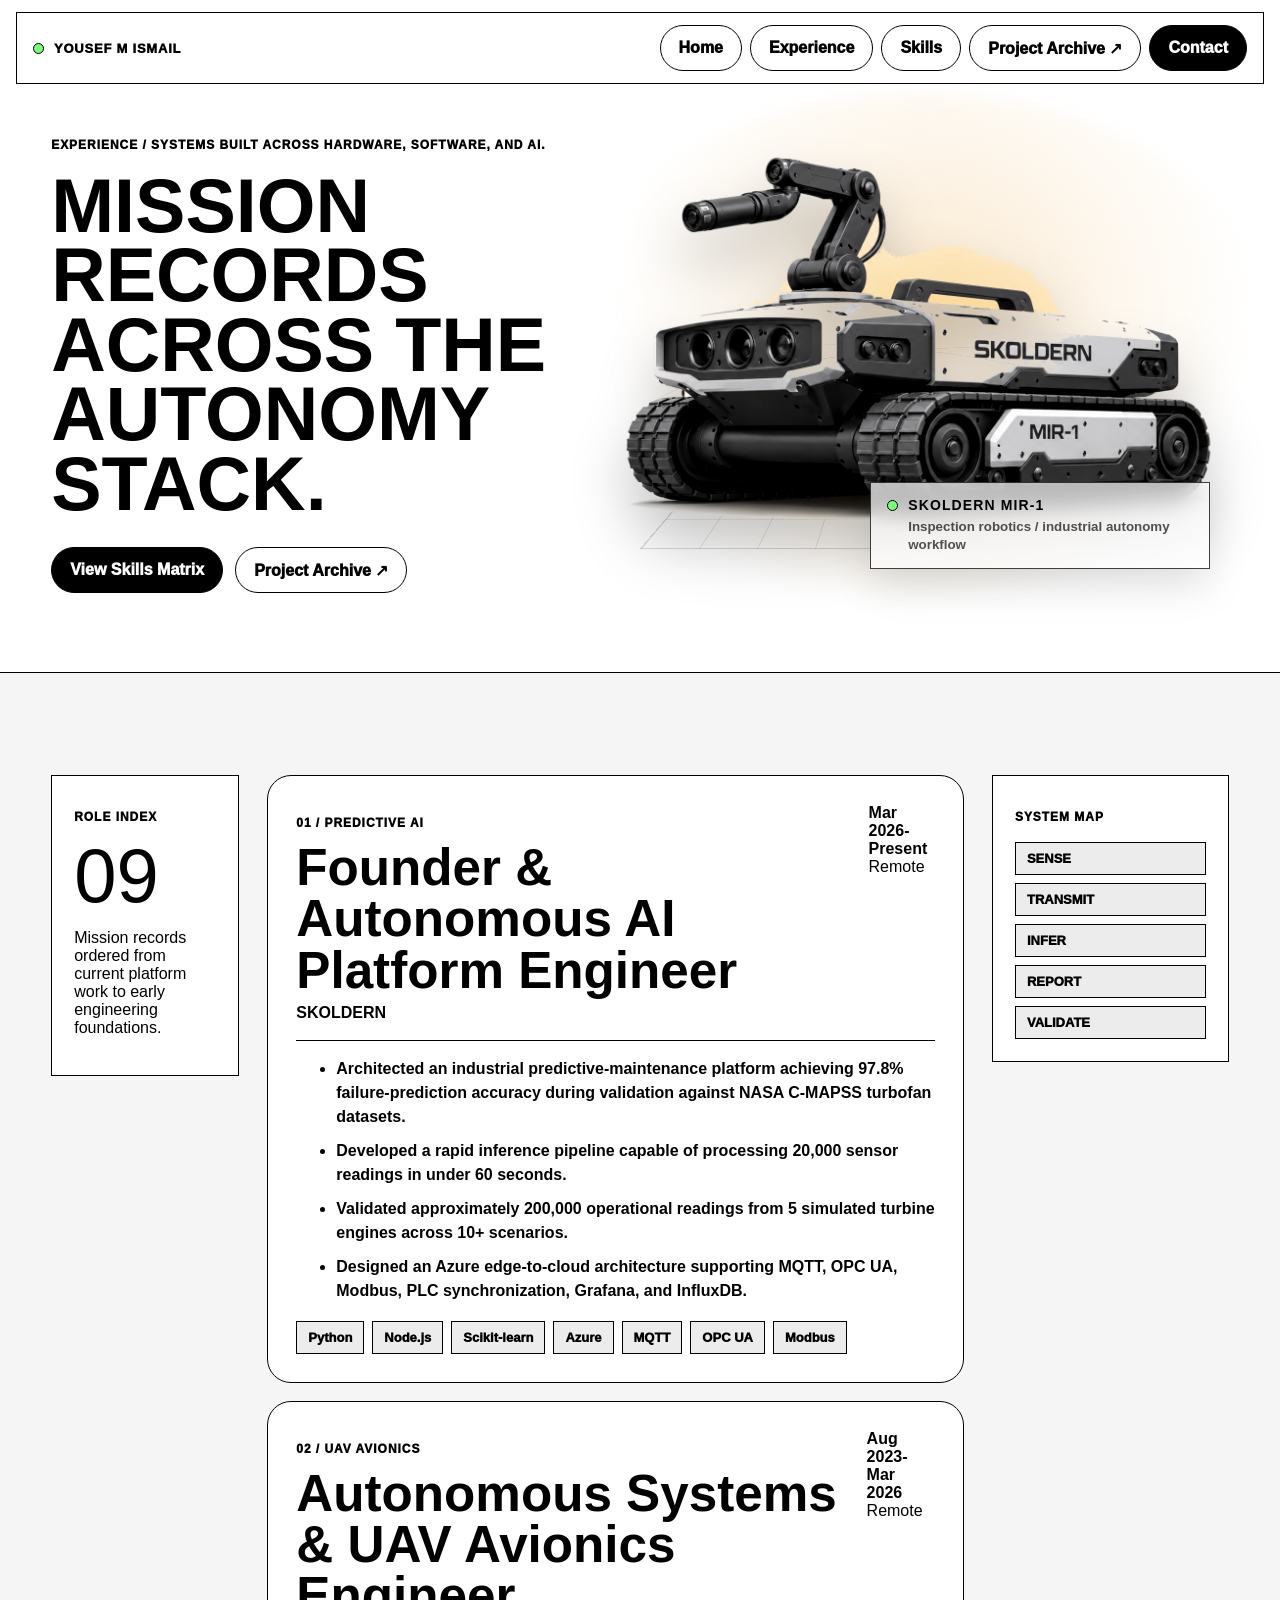
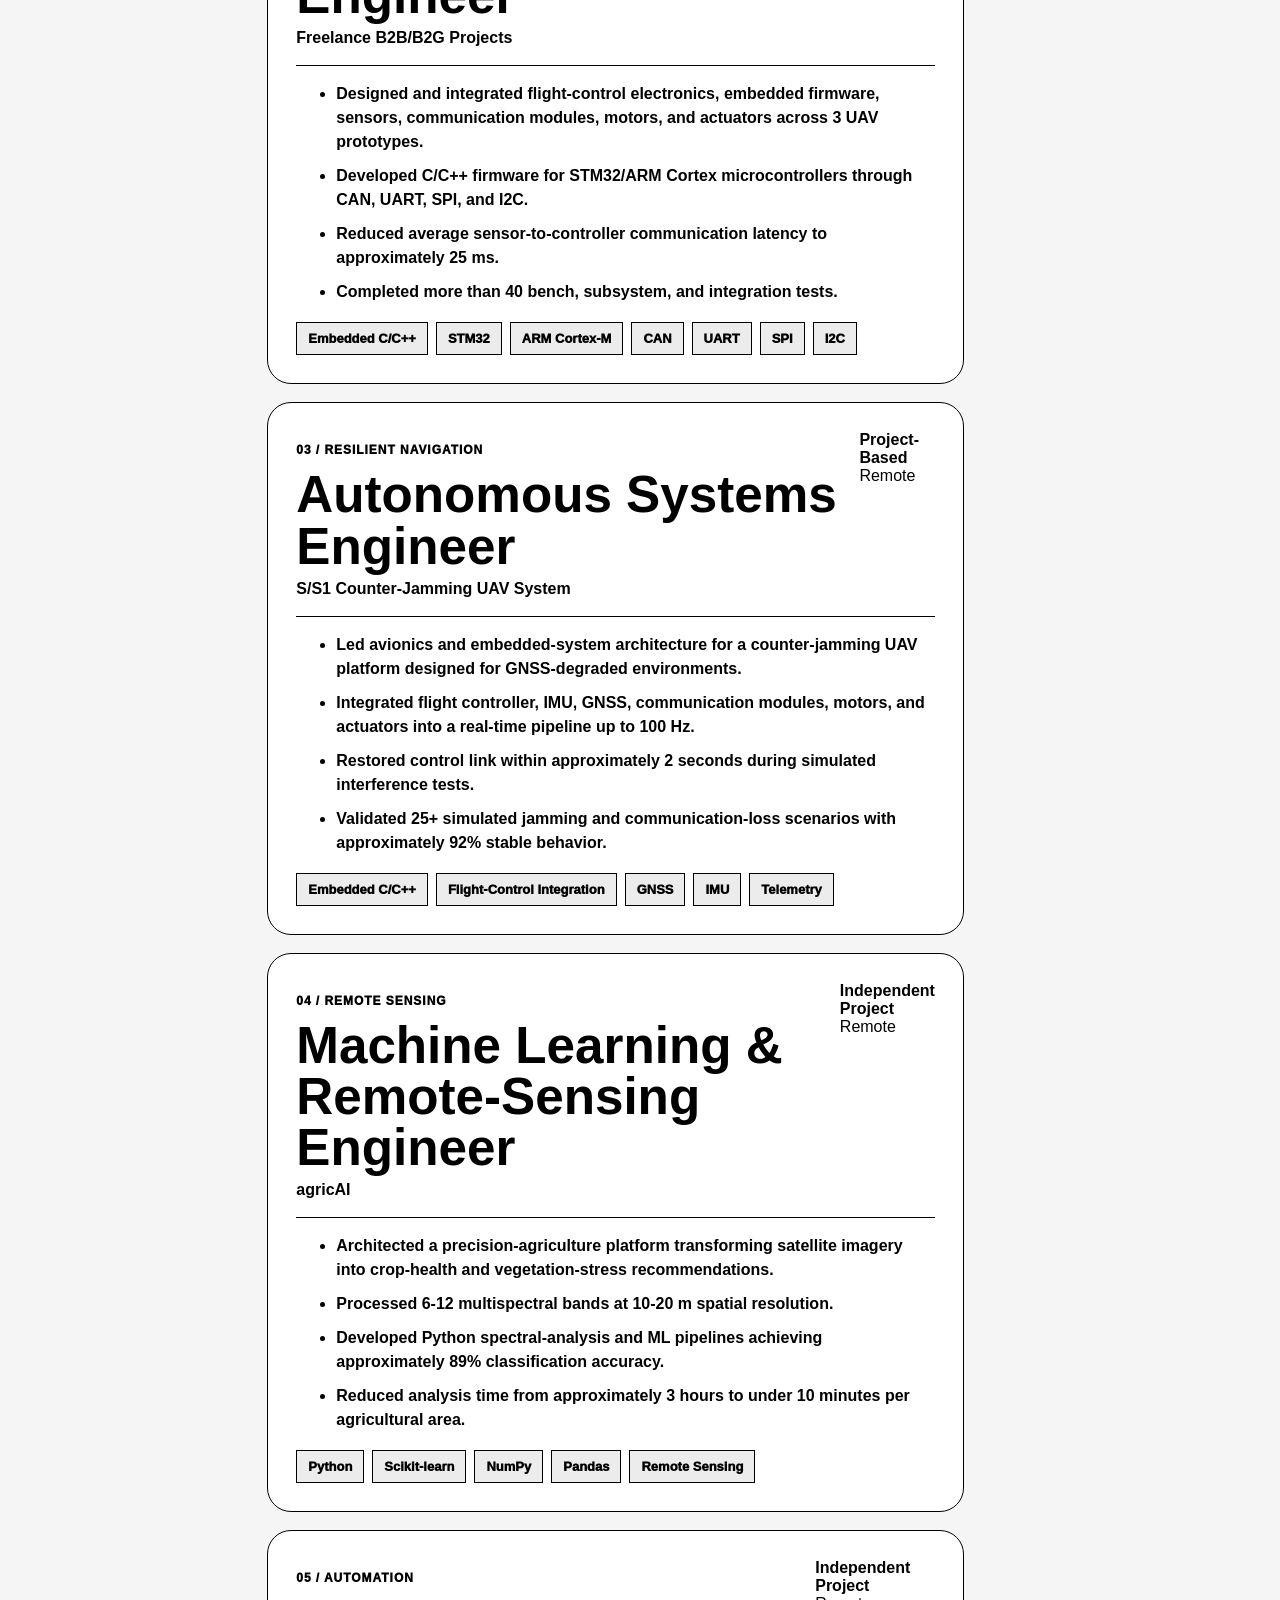
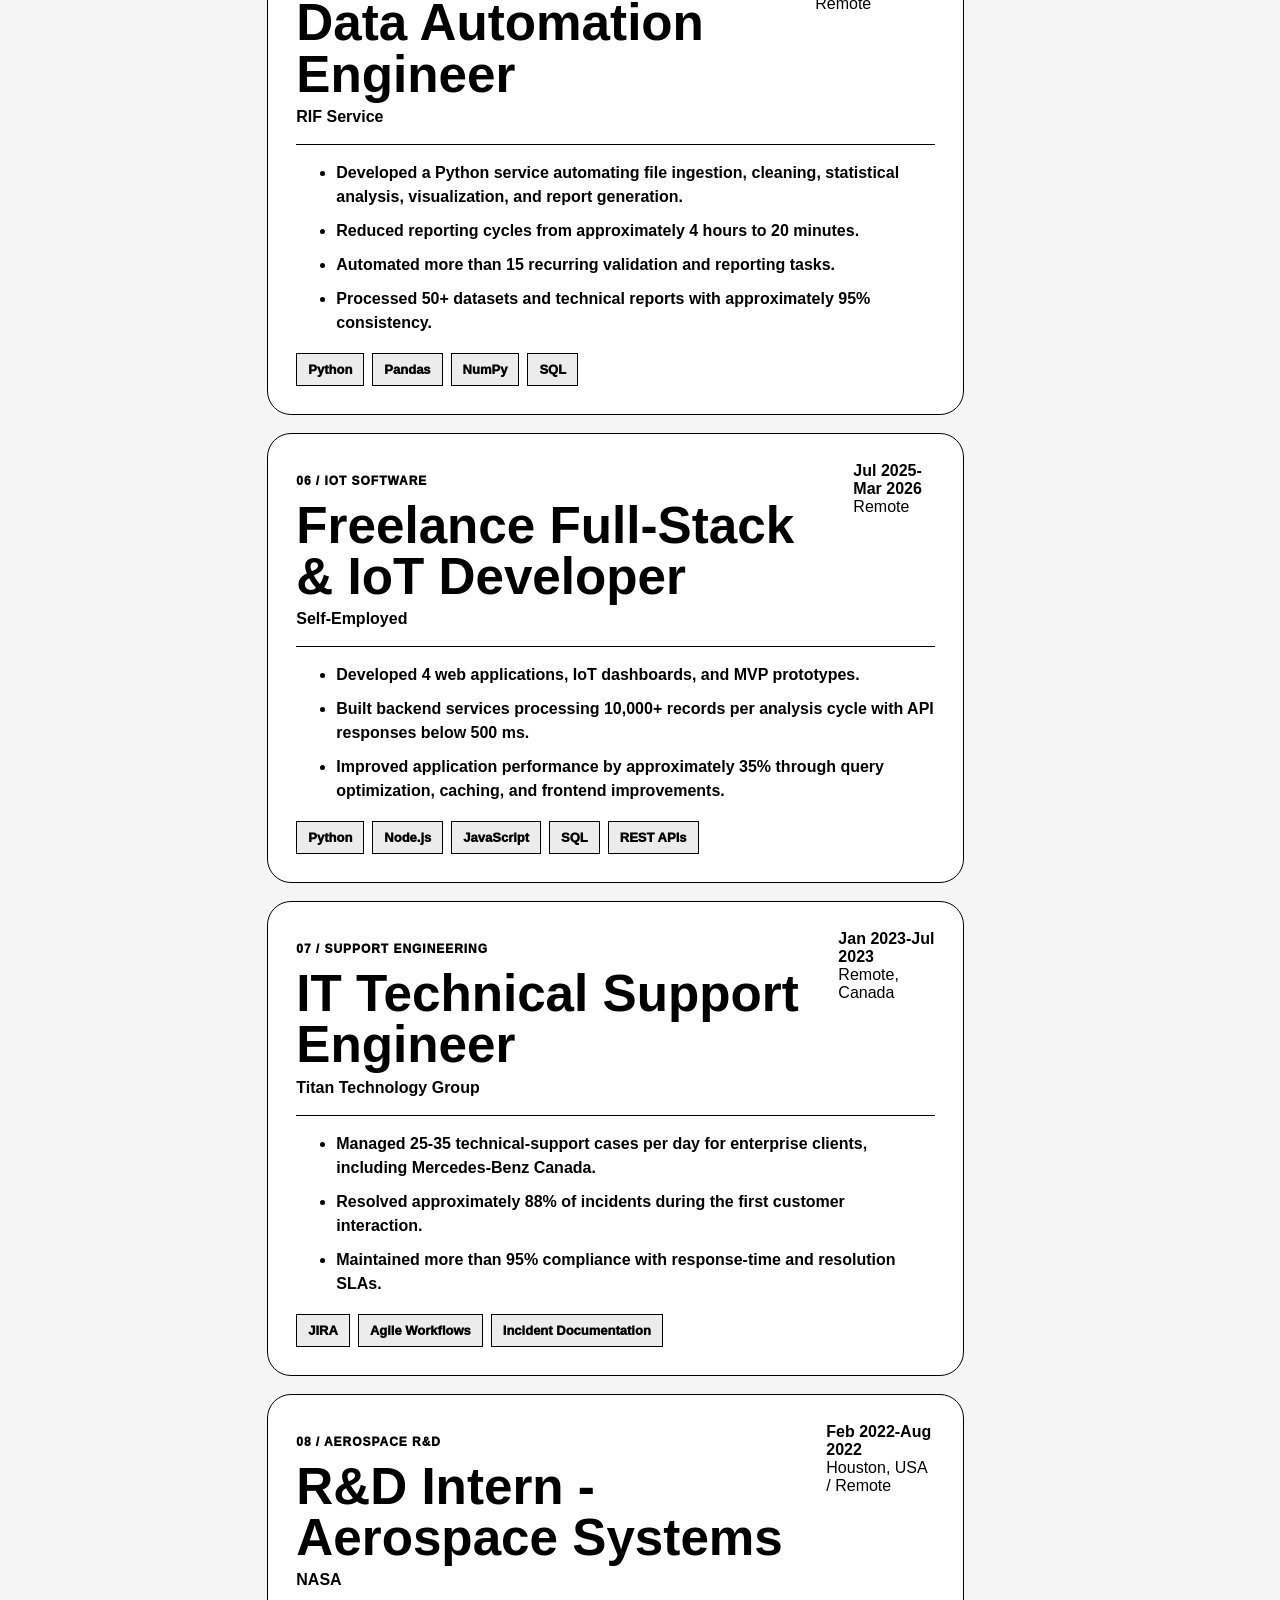
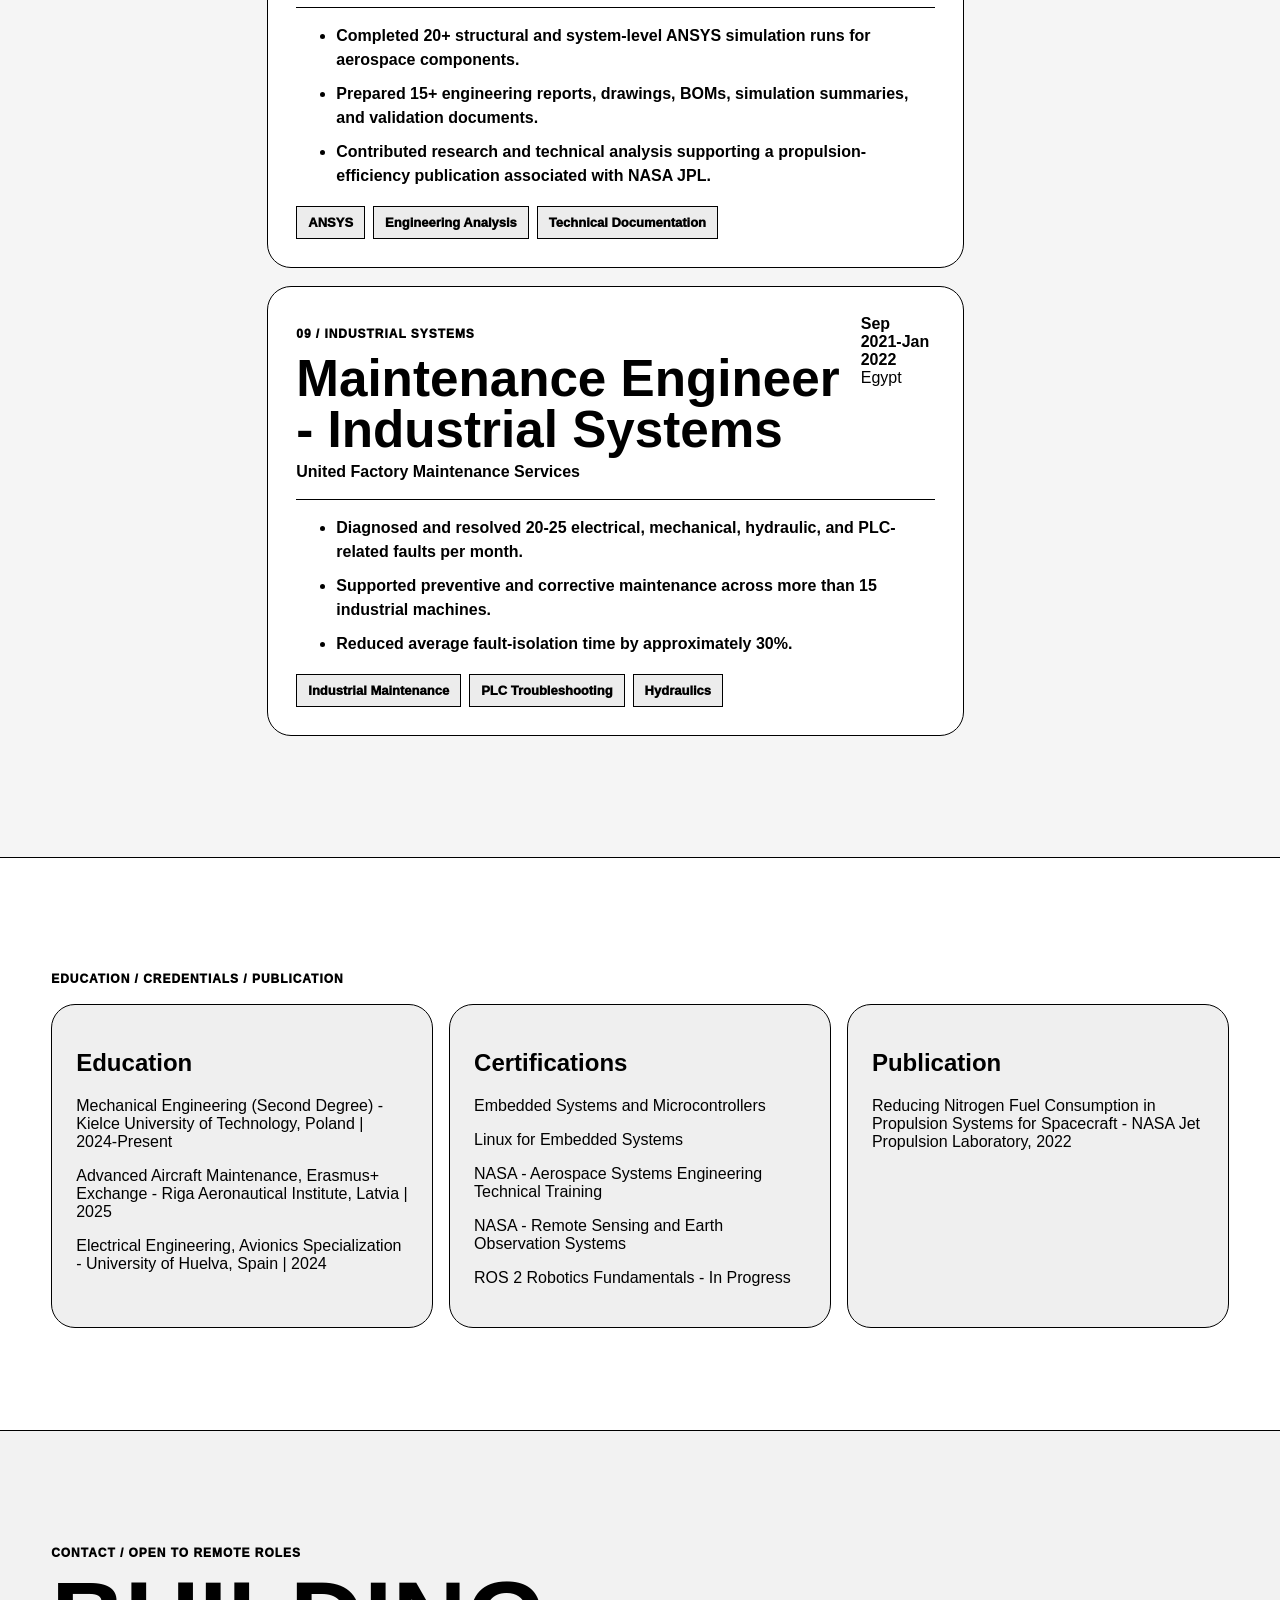
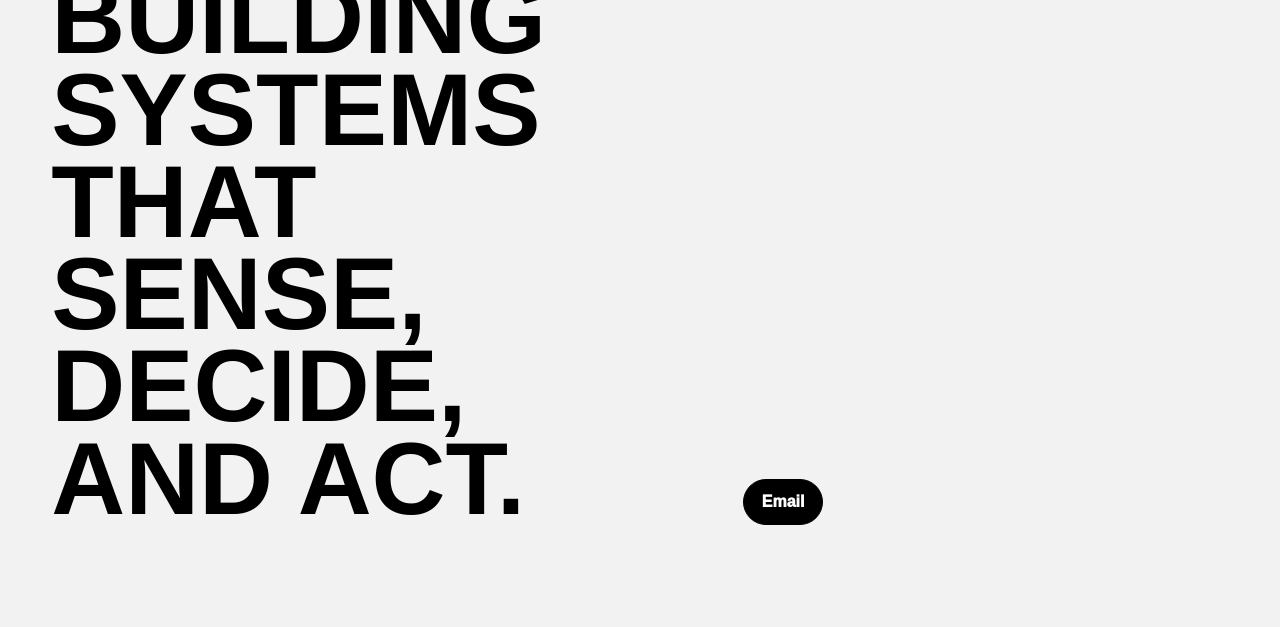
==== experience.html @ f55cc29e "Add files via upload" ====
<!doctype html>
<html lang="en"><head><meta charset="utf-8"><meta name="viewport" content="width=device-width, initial-scale=1"><title>Experience - Yousef Ismail</title><meta name="description" content="Engineering experience across autonomous systems, UAV avionics, predictive maintenance AI, remote sensing, embedded systems, and industrial maintenance."><link rel="icon" type="image/svg+xml" href="assets/favicon.svg">
  <link rel="stylesheet" href="css/styles.css"></head><body><a class="skip" href="#main">Skip to content</a><header class="nav-wrap"><nav class="nav" aria-label="Primary navigation"><a class="brand micro" href="index.html"><span class="dot"></span> YOUSEF M ISMAIL</a><button class="btn menu-btn" type="button" aria-expanded="false">☰ Menu</button><div class="nav-links"><a class="btn" href="index.html">Home</a><a class="btn" href="experience.html">Experience</a><a class="btn" href="skills.html">Skills</a><a class="btn" href="https://app.notion.com/p/39bf5271db8d8144888dfe8ed047adbc" target="_blank" rel="noopener noreferrer">Project Archive ↗</a><a class="btn black" href="mailto:youssefmohamed.hello@gmail.com">Contact</a></div></nav></header><main id="main"><section class="section hero-page experience-hero"><div class="shell experience-hero-grid"><div class="experience-hero-copy"><p class="micro">EXPERIENCE / SYSTEMS BUILT ACROSS HARDWARE, SOFTWARE, AND AI.</p><h1 class="display">MISSION RECORDS ACROSS THE AUTONOMY STACK.</h1><div class="actions"><a class="btn black" href="skills.html">View Skills Matrix</a><a class="btn" href="https://app.notion.com/p/39bf5271db8d8144888dfe8ed047adbc" target="_blank" rel="noopener noreferrer">Project Archive ↗</a></div></div><div class="visual robot-stage experience-robot-stage"><div class="halo"></div><div class="orbit orbit-a"></div><div class="orbit orbit-b"></div><div class="robot-floor"></div><img class="robot" src="assets/mir1-hero-cutout.png" alt="SKOLDERN MIR-1 inspection robot concept"><div class="robot-caption"><span class="dot"></span><strong>SKOLDERN MIR-1</strong><small>Inspection robotics / industrial autonomy workflow</small></div></div></div></section><section class="section timeline"><div class="shell timeline-grid"><aside><div class="sticky"><p class="micro">ROLE INDEX</p><p class="display" style="font-size:76px;margin:18px 0">09</p><p>Mission records ordered from current platform work to early engineering foundations.</p></div></aside><div>
<article class="role reveal"><div class="role-top"><div><p class="micro">01 / Predictive AI</p><h2>Founder & Autonomous AI Platform Engineer</h2><strong>SKOLDERN</strong></div><div><strong>Mar 2026-Present</strong><br>Remote</div></div><ul><li>Architected an industrial predictive-maintenance platform achieving 97.8% failure-prediction accuracy during validation against NASA C-MAPSS turbofan datasets.</li><li>Developed a rapid inference pipeline capable of processing 20,000 sensor readings in under 60 seconds.</li><li>Validated approximately 200,000 operational readings from 5 simulated turbine engines across 10+ scenarios.</li><li>Designed an Azure edge-to-cloud architecture supporting MQTT, OPC UA, Modbus, PLC synchronization, Grafana, and InfluxDB.</li></ul><div class="tool-list"><span class="tag">Python</span><span class="tag">Node.js</span><span class="tag">Scikit-learn</span><span class="tag">Azure</span><span class="tag">MQTT</span><span class="tag">OPC UA</span><span class="tag">Modbus</span></div></article>
<article class="role reveal"><div class="role-top"><div><p class="micro">02 / UAV Avionics</p><h2>Autonomous Systems & UAV Avionics Engineer</h2><strong>Freelance B2B/B2G Projects</strong></div><div><strong>Aug 2023-Mar 2026</strong><br>Remote</div></div><ul><li>Designed and integrated flight-control electronics, embedded firmware, sensors, communication modules, motors, and actuators across 3 UAV prototypes.</li><li>Developed C/C++ firmware for STM32/ARM Cortex microcontrollers through CAN, UART, SPI, and I2C.</li><li>Reduced average sensor-to-controller communication latency to approximately 25 ms.</li><li>Completed more than 40 bench, subsystem, and integration tests.</li></ul><div class="tool-list"><span class="tag">Embedded C/C++</span><span class="tag">STM32</span><span class="tag">ARM Cortex-M</span><span class="tag">CAN</span><span class="tag">UART</span><span class="tag">SPI</span><span class="tag">I2C</span></div></article>
<article class="role reveal"><div class="role-top"><div><p class="micro">03 / Resilient Navigation</p><h2>Autonomous Systems Engineer</h2><strong>S/S1 Counter-Jamming UAV System</strong></div><div><strong>Project-Based</strong><br>Remote</div></div><ul><li>Led avionics and embedded-system architecture for a counter-jamming UAV platform designed for GNSS-degraded environments.</li><li>Integrated flight controller, IMU, GNSS, communication modules, motors, and actuators into a real-time pipeline up to 100 Hz.</li><li>Restored control link within approximately 2 seconds during simulated interference tests.</li><li>Validated 25+ simulated jamming and communication-loss scenarios with approximately 92% stable behavior.</li></ul><div class="tool-list"><span class="tag">Embedded C/C++</span><span class="tag">Flight-Control Integration</span><span class="tag">GNSS</span><span class="tag">IMU</span><span class="tag">Telemetry</span></div></article>
<article class="role reveal"><div class="role-top"><div><p class="micro">04 / Remote Sensing</p><h2>Machine Learning & Remote-Sensing Engineer</h2><strong>agricAI</strong></div><div><strong>Independent Project</strong><br>Remote</div></div><ul><li>Architected a precision-agriculture platform transforming satellite imagery into crop-health and vegetation-stress recommendations.</li><li>Processed 6-12 multispectral bands at 10-20 m spatial resolution.</li><li>Developed Python spectral-analysis and ML pipelines achieving approximately 89% classification accuracy.</li><li>Reduced analysis time from approximately 3 hours to under 10 minutes per agricultural area.</li></ul><div class="tool-list"><span class="tag">Python</span><span class="tag">Scikit-learn</span><span class="tag">NumPy</span><span class="tag">Pandas</span><span class="tag">Remote Sensing</span></div></article>
<article class="role reveal"><div class="role-top"><div><p class="micro">05 / Automation</p><h2>Data Automation Engineer</h2><strong>RIF Service</strong></div><div><strong>Independent Project</strong><br>Remote</div></div><ul><li>Developed a Python service automating file ingestion, cleaning, statistical analysis, visualization, and report generation.</li><li>Reduced reporting cycles from approximately 4 hours to 20 minutes.</li><li>Automated more than 15 recurring validation and reporting tasks.</li><li>Processed 50+ datasets and technical reports with approximately 95% consistency.</li></ul><div class="tool-list"><span class="tag">Python</span><span class="tag">Pandas</span><span class="tag">NumPy</span><span class="tag">SQL</span></div></article>
<article class="role reveal"><div class="role-top"><div><p class="micro">06 / IoT Software</p><h2>Freelance Full-Stack & IoT Developer</h2><strong>Self-Employed</strong></div><div><strong>Jul 2025-Mar 2026</strong><br>Remote</div></div><ul><li>Developed 4 web applications, IoT dashboards, and MVP prototypes.</li><li>Built backend services processing 10,000+ records per analysis cycle with API responses below 500 ms.</li><li>Improved application performance by approximately 35% through query optimization, caching, and frontend improvements.</li></ul><div class="tool-list"><span class="tag">Python</span><span class="tag">Node.js</span><span class="tag">JavaScript</span><span class="tag">SQL</span><span class="tag">REST APIs</span></div></article>
<article class="role reveal"><div class="role-top"><div><p class="micro">07 / Support Engineering</p><h2>IT Technical Support Engineer</h2><strong>Titan Technology Group</strong></div><div><strong>Jan 2023-Jul 2023</strong><br>Remote, Canada</div></div><ul><li>Managed 25-35 technical-support cases per day for enterprise clients, including Mercedes-Benz Canada.</li><li>Resolved approximately 88% of incidents during the first customer interaction.</li><li>Maintained more than 95% compliance with response-time and resolution SLAs.</li></ul><div class="tool-list"><span class="tag">JIRA</span><span class="tag">Agile Workflows</span><span class="tag">Incident Documentation</span></div></article>
<article class="role reveal"><div class="role-top"><div><p class="micro">08 / Aerospace R&D</p><h2>R&D Intern - Aerospace Systems</h2><strong>NASA</strong></div><div><strong>Feb 2022-Aug 2022</strong><br>Houston, USA / Remote</div></div><ul><li>Completed 20+ structural and system-level ANSYS simulation runs for aerospace components.</li><li>Prepared 15+ engineering reports, drawings, BOMs, simulation summaries, and validation documents.</li><li>Contributed research and technical analysis supporting a propulsion-efficiency publication associated with NASA JPL.</li></ul><div class="tool-list"><span class="tag">ANSYS</span><span class="tag">Engineering Analysis</span><span class="tag">Technical Documentation</span></div></article>
<article class="role reveal"><div class="role-top"><div><p class="micro">09 / Industrial Systems</p><h2>Maintenance Engineer - Industrial Systems</h2><strong>United Factory Maintenance Services</strong></div><div><strong>Sep 2021-Jan 2022</strong><br>Egypt</div></div><ul><li>Diagnosed and resolved 20-25 electrical, mechanical, hydraulic, and PLC-related faults per month.</li><li>Supported preventive and corrective maintenance across more than 15 industrial machines.</li><li>Reduced average fault-isolation time by approximately 30%.</li></ul><div class="tool-list"><span class="tag">Industrial Maintenance</span><span class="tag">PLC Troubleshooting</span><span class="tag">Hydraulics</span></div></article>
</div><aside><div class="sticky"><p class="micro">SYSTEM MAP</p><div class="tool-list" style="display:grid"><span class="tag">SENSE</span><span class="tag">TRANSMIT</span><span class="tag">INFER</span><span class="tag">REPORT</span><span class="tag">VALIDATE</span></div></div></aside></div></section><section class="section"><div class="shell"><p class="micro">EDUCATION / CREDENTIALS / PUBLICATION</p><div class="matrix" style="margin-top:18px"><article class="panel card"><h2>Education</h2><p>Mechanical Engineering (Second Degree) - Kielce University of Technology, Poland | 2024-Present</p><p>Advanced Aircraft Maintenance, Erasmus+ Exchange - Riga Aeronautical Institute, Latvia | 2025</p><p>Electrical Engineering, Avionics Specialization - University of Huelva, Spain | 2024</p></article><article class="panel card"><h2>Certifications</h2><p>Embedded Systems and Microcontrollers</p><p>Linux for Embedded Systems</p><p>NASA - Aerospace Systems Engineering Technical Training</p><p>NASA - Remote Sensing and Earth Observation Systems</p><p>ROS 2 Robotics Fundamentals - In Progress</p></article><article class="panel card"><h2>Publication</h2><p>Reducing Nitrogen Fuel Consumption in Propulsion Systems for Spacecraft - NASA Jet Propulsion Laboratory, 2022</p></article></div></div></section></main><footer class="section footer"><div class="shell footer-grid"><div><p class="micro">CONTACT / OPEN TO REMOTE ROLES</p><h2 class="display">BUILDING SYSTEMS THAT SENSE, DECIDE, AND ACT.</h2></div><div class="actions"><a class="btn black" href="mailto:youssefmohamed.hello@gmail.com">Email</a></div></div></footer><script src="js/main.js"></script></body></html>
---- css/styles.css ----
:root{--paper:#fff;--ink:#000;--panel:#e2e2e2;--live:#77ff77;--warm:#f7d6a5;--muted:rgba(0,0,0,.68);--max:1540px}*{box-sizing:border-box}html{scroll-behavior:smooth}body{margin:0;background:var(--paper);color:var(--ink);font-family:Manrope,Inter,Segoe UI,Arial,sans-serif;overflow-x:hidden}img{max-width:100%;display:block}a{color:inherit;text-decoration:none}.skip{position:fixed;top:12px;left:12px;z-index:99;transform:translateY(-160%);background:#fff;border:1px solid #000;padding:10px 14px;font-weight:900}.skip:focus{transform:none}.shell{width:min(var(--max),100%);margin:auto}.section{padding:clamp(72px,10vw,150px) clamp(16px,4vw,72px)}.display{font-family:Arial Black,Impact,sans-serif;letter-spacing:0;line-height:.9}.micro{font-size:12px;letter-spacing:.08em;text-transform:uppercase;font-weight:950}.btn{display:inline-flex;align-items:center;justify-content:center;gap:8px;min-height:46px;border:1px solid #000;border-radius:999px;padding:12px 18px;font-weight:950;background:rgba(255,255,255,.78);transition:.18s}.btn:hover{transform:translateY(-2px)}.btn.black{background:#000;color:#fff}.panel{border:1px solid #000;border-radius:24px;background:rgba(226,226,226,.56)}.dot{width:11px;height:11px;border:1px solid #000;border-radius:50%;background:var(--live);display:inline-block;box-shadow:0 0 0 0 rgba(119,255,119,.75);animation:pulse 1.6s infinite}@keyframes pulse{70%{box-shadow:0 0 0 9px rgba(119,255,119,0)}100%{box-shadow:0 0 0 0 rgba(119,255,119,0)}}@keyframes load{from{transform:scaleX(.08)}to{transform:scaleX(1)}}.boot{position:fixed;inset:0;background:#fff;z-index:200;display:grid;place-items:center}.boot.hide{opacity:0;pointer-events:none;transition:.25s}.boot-card{width:min(620px,90vw);border:1px solid #000;padding:22px;background:#fff}.bar{height:8px;border:1px solid #000;margin:26px 0 18px}.bar span{display:block;height:100%;background:#000;transform-origin:left;animation:load 1.1s ease-out forwards}.nav-wrap{position:fixed;top:0;left:0;right:0;z-index:80;padding:12px 16px;transition:.2s}.nav-wrap.scrolled{background:rgba(226,226,226,.82);backdrop-filter:blur(16px)}.nav{max-width:var(--max);margin:auto;border:1px solid #000;background:rgba(255,255,255,.78);backdrop-filter:blur(16px);display:flex;justify-content:space-between;align-items:center;padding:12px 16px}.brand{display:flex;gap:10px;align-items:center}.nav-links{display:flex;gap:8px;align-items:center}.menu-btn{display:none}.hero{min-height:100vh;padding:122px clamp(16px,4vw,72px) 62px;position:relative;overflow:hidden}.hero-grid{display:grid;grid-template-columns:minmax(0,1fr) minmax(340px,460px);gap:32px;align-items:center}.hero h1{font-size:clamp(44px,5.8vw,92px);margin:22px 0;max-width:960px;overflow-wrap:normal}.lead{font-size:clamp(17px,1.55vw,22px);font-weight:800;line-height:1.55;max-width:820px}.actions{display:flex;flex-wrap:wrap;gap:12px;margin-top:28px}.visual{position:relative;min-height:520px;display:grid;place-items:center;perspective:1400px;overflow:visible}.halo{position:absolute;inset:8% 3%;border-radius:50%;background:radial-gradient(circle,rgba(247,214,165,.95),rgba(247,214,165,.22) 46%,transparent 70%);filter:blur(8px)}.grid-field{position:absolute;inset:12% 2% 8%;background:linear-gradient(rgba(0,0,0,.12) 1px,transparent 1px),linear-gradient(90deg,rgba(0,0,0,.12) 1px,transparent 1px);background-size:42px 42px;transform:rotateX(66deg);opacity:.35}.robot{position:relative;z-index:2;width:min(82%,420px);max-height:60vh;object-fit:contain;filter:drop-shadow(0 28px 24px rgba(0,0,0,.16));transition:transform .2s}.label{position:absolute;z-index:3;border:1px solid #000;background:rgba(255,255,255,.86);padding:8px 12px;font-size:12px;font-weight:950;white-space:nowrap}.l1{left:2%;top:20%}.l2{right:2%;top:18%}.l3{left:4%;bottom:22%}.l4{right:0;bottom:27%}.status{position:absolute;right:8px;bottom:16px;z-index:4;width:min(230px,82%);border:1px solid #000;background:rgba(226,226,226,.78);backdrop-filter:blur(10px);padding:15px}.status-head{display:flex;justify-content:space-between;align-items:center;gap:12px}.status strong{display:block;font-size:clamp(22px,2.4vw,30px);line-height:1.05;margin:12px 0}.metrics{display:grid;grid-template-columns:repeat(4,minmax(0,1fr));gap:16px}.metric{padding:24px;min-height:245px}.metric strong{font-size:clamp(38px,4.6vw,76px);font-family:Arial Black,Impact,sans-serif;line-height:.95;display:block;overflow-wrap:anywhere}.metric p{font-size:clamp(15px,1.3vw,20px);font-weight:850;line-height:1.35}.metric small{display:block;margin-top:12px;color:var(--muted);font-weight:800;line-height:1.4}.story{border-top:1px solid #000;border-bottom:1px solid #000;background:rgba(226,226,226,.35)}.story-grid{display:grid;grid-template-columns:.88fr 1.12fr;gap:54px;align-items:center}.story h2,.final h2{font-size:clamp(46px,8vw,126px);margin:0}.stacked{position:relative;min-height:520px}.stacked .halo{z-index:0}.dash-a,.dash-b{position:absolute;border:1px solid #000;object-fit:cover;background:#fff}.dash-a{right:0;top:20px;width:86%;transform:rotate(-2deg)}.dash-b{left:0;bottom:20px;width:56%;transform:rotate(2deg)}.cards{display:grid;grid-template-columns:repeat(2,1fr);gap:16px}.card{padding:24px}.card h3{margin:0 0 16px;font-size:clamp(28px,4vw,54px)}.domains{display:grid;grid-template-columns:repeat(4,1fr);gap:16px}.domain{min-height:260px;padding:24px}.domain h3{font-size:clamp(32px,3.5vw,58px);margin:0 0 34px}.about{display:grid;grid-template-columns:.72fr 1fr;gap:44px;align-items:center}.portrait{border:1px solid #000;background:var(--panel);overflow:hidden}.portrait img{aspect-ratio:4/5;object-fit:cover;width:100%}.big-copy{font-size:clamp(28px,4vw,64px);font-weight:950;line-height:1.05}.tags{display:flex;flex-wrap:wrap;gap:8px;margin-top:28px}.tag{border:1px solid #000;background:rgba(226,226,226,.65);padding:8px 11px;font-size:13px;font-weight:950}.footer{border-top:1px solid #000;background:rgba(226,226,226,.45)}.footer-grid{display:grid;grid-template-columns:1.15fr .85fr;gap:34px;align-items:end}.footer h2{font-size:clamp(48px,8vw,130px);margin:0}.hero-page{padding-top:145px}.hero-page h1{font-size:clamp(54px,10vw,150px);margin:20px 0}.timeline{border-top:1px solid #000;border-bottom:1px solid #000;background:rgba(226,226,226,.35)}.timeline-grid{display:grid;grid-template-columns:.27fr 1fr .34fr;gap:28px}.sticky{position:sticky;top:110px;border:1px solid #000;background:#fff;padding:22px}.role{background:#fff;border:1px solid #000;border-radius:24px;padding:28px;margin-bottom:18px}.role-top{display:flex;justify-content:space-between;gap:20px;border-bottom:1px solid #000;padding-bottom:18px}.role h2{font-size:clamp(28px,4vw,58px);line-height:1;margin:12px 0 8px}.role li{margin:10px 0;font-weight:750;line-height:1.5}.tool-list{display:flex;flex-wrap:wrap;gap:8px;margin-top:18px}.matrix{display:grid;grid-template-columns:repeat(3,1fr);gap:16px}.project-list{display:grid;gap:22px}.project{display:grid;grid-template-columns:.82fr 1.18fr;border:1px solid #000;background:#fff;overflow:hidden}.project-img{position:relative;min-height:330px;border-right:1px solid #000;background:#e2e2e2;overflow:hidden}.project-img img{width:100%;height:100%;object-fit:cover;transition:.4s}.project:hover img{transform:scale(1.04)}.project-body{padding:30px;display:grid;gap:22px}.project h2{font-size:clamp(32px,4.4vw,72px);line-height:1;margin:0}.proof{display:grid;grid-template-columns:repeat(2,1fr);gap:10px}.proof span{border:1px solid #000;background:rgba(226,226,226,.65);padding:12px;font-weight:950}.reveal{opacity:0;transform:translateY(28px);transition:.6s ease}.reveal.show{opacity:1;transform:none}@media(max-width:1180px){.hero-grid{grid-template-columns:1fr}.visual{min-height:430px}.hero h1{font-size:clamp(44px,11vw,104px)}.status{right:18px}.metrics{grid-template-columns:repeat(2,minmax(0,1fr))}.domains{grid-template-columns:repeat(2,1fr)}}@media(max-width:980px){.nav-links{display:none}.menu-btn{display:inline-flex}.nav.open{align-items:flex-start}.nav.open .nav-links{position:fixed;inset:74px 0 0;display:grid;background:#fff;padding:16px;align-content:start}.nav.open .nav-links a{border:1px solid #000;padding:20px;font-family:Arial Black,Impact,sans-serif;font-size:clamp(30px,12vw,78px);border-radius:0}.hero{min-height:auto}.story-grid,.about,.footer-grid,.timeline-grid,.project{grid-template-columns:1fr}.visual{min-height:420px}.metrics,.domains,.cards,.matrix,.proof{grid-template-columns:1fr}.sticky{position:static}.timeline-grid aside{display:none}.project-img{border-right:0;border-bottom:1px solid #000}.hero h1{font-size:clamp(42px,14vw,84px);word-break:normal}.label{display:none}.metric{min-height:auto}}@media(prefers-reduced-motion:reduce){*,*:before,*:after{animation-duration:1ms!important;transition-duration:1ms!important;scroll-behavior:auto!important}.reveal{opacity:1;transform:none}}

.skills-grid{display:grid;grid-template-columns:repeat(2,minmax(0,1fr));gap:18px}.skill-card{border:1px solid #000;border-radius:24px;background:rgba(226,226,226,.5);padding:26px;min-height:290px}.skill-card h2{font-size:clamp(30px,4vw,58px);line-height:1;margin:0 0 18px}.skill-list{display:grid;grid-template-columns:repeat(2,minmax(0,1fr));gap:10px;margin-top:18px}.skill-list span{border:1px solid #000;background:#fff;padding:10px 12px;font-weight:900;font-size:14px}.skill-proof{display:grid;grid-template-columns:repeat(4,minmax(0,1fr));gap:16px}.skill-proof .metric{min-height:210px}.capability-strip{display:grid;grid-template-columns:repeat(3,minmax(0,1fr));gap:12px;margin:26px 0}.capability-strip span{border:1px solid #000;background:rgba(226,226,226,.6);padding:14px 16px;font-weight:950}.about .tags{display:none}@media(max-width:980px){.skills-grid,.skill-list,.skill-proof,.capability-strip{grid-template-columns:1fr}.skill-card{min-height:auto}}

/* Final polish: cleaner 3D hero, animated scroll states, and tighter brand/metric layout. */
.brand{font-size:13px;letter-spacing:.06em;white-space:nowrap}.hero-grid{grid-template-columns:minmax(0,1fr) minmax(380px,520px)}.robot-stage{isolation:isolate;transform-style:preserve-3d}.robot-stage .halo{inset:3% -8% 8%;opacity:.95}.robot-stage .robot{width:min(84%,470px);max-height:64vh;transform-style:preserve-3d;filter:drop-shadow(0 34px 25px rgba(0,0,0,.22));z-index:5}.robot-floor{position:absolute;left:8%;right:8%;bottom:10%;height:34%;border:1px solid rgba(0,0,0,.28);background:linear-gradient(transparent,rgba(247,214,165,.16)),repeating-linear-gradient(90deg,rgba(0,0,0,.12) 0 1px,transparent 1px 42px),repeating-linear-gradient(0deg,rgba(0,0,0,.1) 0 1px,transparent 1px 42px);transform:rotateX(68deg) translateY(8px);transform-origin:center bottom;z-index:1}.orbit{position:absolute;border:1px solid rgba(0,0,0,.36);border-radius:50%;z-index:2;transform-style:preserve-3d}.orbit-a{width:86%;height:46%;transform:rotateX(66deg) rotateZ(-10deg);bottom:17%}.orbit-b{width:62%;height:30%;transform:rotateX(68deg) rotateZ(18deg);bottom:25%;opacity:.6}.robot-caption{position:absolute;right:0;bottom:2%;z-index:8;border:1px solid #000;background:rgba(255,255,255,.82);backdrop-filter:blur(12px);padding:14px 16px;display:grid;grid-template-columns:auto 1fr;gap:5px 10px;align-items:center;max-width:270px}.robot-caption strong{font-size:14px;letter-spacing:.08em}.robot-caption small{grid-column:2;color:var(--muted);font-weight:850;line-height:1.35}.metric:nth-child(3){background:rgba(247,214,165,.34)}.reveal{opacity:0;transform:translateY(46px) scale(.985);transition:opacity .55s ease,transform .7s cubic-bezier(.2,.75,.2,1)}.reveal.show{opacity:1;transform:translateY(0) scale(1)}.reveal.out-up{opacity:.16;transform:translateY(-34px) scale(.99)}.reveal.out-down{opacity:.16;transform:translateY(34px) scale(.99)}.story .reveal:nth-child(odd),.domains .reveal:nth-child(odd),.skills-grid .reveal:nth-child(odd){transition-delay:.04s}.story .reveal:nth-child(even),.domains .reveal:nth-child(even),.skills-grid .reveal:nth-child(even){transition-delay:.1s}@media(max-width:1180px){.hero-grid{grid-template-columns:1fr}.robot-stage .robot{width:min(76%,430px)}.robot-caption{right:18px}}@media(max-width:980px){.brand{font-size:12px}.robot-floor,.orbit{display:none}.robot-caption{left:16px;right:16px;bottom:0;max-width:none}.robot-stage .robot{width:min(86%,390px)}}

/* Screen-by-screen scroll, responsive containment, skill bars, and animated geometry. */
html{scroll-snap-type:y mandatory;scroll-padding-top:0}body{max-width:100vw}.hero,.section,.footer{min-height:100svh;scroll-snap-align:start;scroll-snap-stop:always;display:flex;align-items:center}.shell{max-width:calc(100vw - clamp(32px,8vw,144px))}.nav{max-width:calc(100vw - 32px)}.nav-links{flex-wrap:wrap;justify-content:flex-end}.hero{padding-top:110px}.hero h1{font-size:clamp(48px,5.4vw,90px)}.lead{max-width:760px}.robot-stage .robot{width:min(92%,620px);filter:grayscale(1) contrast(1.1) drop-shadow(0 34px 25px rgba(0,0,0,.22))}.robot-caption{background:rgba(255,255,255,.9)}.domains{grid-template-columns:repeat(2,minmax(0,1fr))}.domain{overflow:hidden}.domain h3{font-size:clamp(34px,4.2vw,72px);overflow-wrap:anywhere}.application-grid{grid-template-columns:repeat(2,minmax(0,1fr))}.application-grid .domain h3{font-size:clamp(34px,4.8vw,78px)}.data-visual{position:relative;min-height:560px;border:1px solid #000;border-radius:28px;background:radial-gradient(circle at 50% 40%,rgba(247,214,165,.42),transparent 42%),linear-gradient(#fff,#f6f6f6);overflow:hidden;isolation:isolate}.data-visual:before{content:"";position:absolute;inset:10%;border:1px solid rgba(0,0,0,.18);transform:perspective(900px) rotateX(62deg);background:repeating-linear-gradient(90deg,rgba(0,0,0,.12) 0 1px,transparent 1px 56px),repeating-linear-gradient(0deg,rgba(0,0,0,.1) 0 1px,transparent 1px 56px);animation:gridDrift 7s ease-in-out infinite alternate}.diagram-ring{position:absolute;inset:16%;border:1px solid #000;border-radius:50%;transform:rotateX(64deg) rotateZ(-12deg);animation:spinRing 8s linear infinite}.diagram-node{position:absolute;border:1px solid #000;background:#fff;padding:12px 15px;font-weight:950;letter-spacing:.06em}.n1{left:10%;top:20%}.n2{right:12%;top:18%}.n3{left:18%;bottom:18%}.n4{right:10%;bottom:20%}.chart-bars{position:absolute;left:34%;right:34%;bottom:20%;height:46%;display:flex;align-items:end;gap:12px}.chart-bars span{flex:1;border:1px solid #000;background:#000;transform-origin:bottom;animation:barPulse 1.8s ease-in-out infinite}.chart-bars span:nth-child(2){height:72%;animation-delay:.15s}.chart-bars span:nth-child(3){height:92%;animation-delay:.3s}.chart-bars span:nth-child(4){height:58%;animation-delay:.45s}.chart-bars span:nth-child(5){height:84%;animation-delay:.6s}.chart-bars span:first-child{height:48%}.signal-line{position:absolute;left:12%;right:12%;top:50%;height:1px;background:#000;transform:rotate(-8deg);animation:signalSweep 3s ease-in-out infinite alternate}.skill-bars{display:grid;gap:14px;margin-top:22px}.skill-row{display:grid;gap:7px}.skill-row span{font-weight:950}.skill-row i{display:block;height:12px;border:1px solid #000;background:#fff;position:relative;overflow:hidden}.skill-row i:before{content:"";position:absolute;inset:0 auto 0 0;width:var(--level);background:#000;transform-origin:left;animation:fillBar 1.15s cubic-bezier(.2,.75,.2,1) both}.skill-list{display:none}.skill-card{min-height:auto}.skill-card p{font-weight:750;line-height:1.45}.skills-hero{min-height:100svh}.skills-hero .lead{max-width:720px}.skill-proof{display:none}@keyframes fillBar{from{transform:scaleX(.85)}to{transform:scaleX(1)}}@keyframes barPulse{0%,100%{transform:scaleY(.72)}50%{transform:scaleY(1)}}@keyframes spinRing{to{transform:rotateX(64deg) rotateZ(348deg)}}@keyframes gridDrift{to{transform:perspective(900px) rotateX(62deg) translateY(-18px)}}@keyframes signalSweep{to{transform:rotate(8deg) translateY(-18px)}}@media(max-width:1180px){.domains,.application-grid{grid-template-columns:1fr 1fr}.hero h1{font-size:clamp(46px,9vw,96px)}}@media(max-width:980px){html{scroll-snap-type:y proximity}.hero,.section,.footer{min-height:auto;scroll-snap-align:start}.shell{max-width:calc(100vw - 32px)}.domains,.application-grid{grid-template-columns:1fr}.data-visual{min-height:430px}.chart-bars{left:28%;right:28%}.nav{max-width:calc(100vw - 24px)}.nav.open .nav-links{overflow:auto}.hero h1{font-size:clamp(40px,13vw,82px)}}@media(prefers-reduced-motion:reduce){html{scroll-snap-type:none}.data-visual:before,.diagram-ring,.chart-bars span,.signal-line,.skill-row i:before{animation:none}}

body{transition:opacity .18s ease,transform .18s ease}body.page-leave{opacity:.08;transform:translateY(10px) scale(.995)}

/* Revert to the calmer original animation model and fix layout overflow. */
html{scroll-snap-type:none!important;scroll-padding-top:0;scroll-behavior:smooth}.hero,.section,.footer{display:block!important;min-height:auto!important;scroll-snap-align:none!important}.hero{min-height:100vh!important;padding-top:122px!important}.section{padding-top:clamp(72px,8vw,120px);padding-bottom:clamp(72px,8vw,120px)}body{transition:none!important;transform:none!important}.reveal,.metric,.domain,.role,.skill-card,.data-visual{opacity:0;transform:translateY(34px);transition:opacity .65s ease,transform .8s cubic-bezier(.2,.75,.2,1)}.reveal.show,.metric.show,.domain.show,.role.show,.skill-card.show,.data-visual.show{opacity:1;transform:none}.reveal.out-up,.reveal.out-down{opacity:0;transform:translateY(34px)}.hero-grid{grid-template-columns:minmax(0,1fr) minmax(420px,620px);align-items:center}.robot-stage{background:transparent!important;overflow:visible}.robot-stage .robot{width:min(94%,680px);max-height:66vh;mix-blend-mode:multiply;filter:grayscale(1) contrast(1.08) drop-shadow(0 34px 25px rgba(0,0,0,.18));background:transparent!important}.robot-floor{opacity:.38}.orbit{opacity:.42}.robot-caption{background:rgba(255,255,255,.72);backdrop-filter:blur(10px)}.story{overflow:hidden}.story-grid{grid-template-columns:minmax(0,.95fr) minmax(360px,1.05fr);gap:clamp(24px,4vw,54px)}.story h2{font-size:clamp(42px,5.8vw,92px);max-width:900px;overflow-wrap:normal}.story .lead{font-size:clamp(17px,1.35vw,21px);max-width:720px}.data-visual{min-height:clamp(360px,42vw,560px);border:none;border-radius:0;background:radial-gradient(circle at 50% 45%,rgba(247,214,165,.38),transparent 42%);overflow:visible}.data-visual:before{inset:12%;border-color:rgba(0,0,0,.16)}.cards{grid-template-columns:minmax(0,1fr) minmax(0,1fr)}.card{overflow:hidden}.card h3{font-size:clamp(30px,3.8vw,62px)}.domains,.application-grid{grid-template-columns:repeat(2,minmax(0,1fr))}.domain h3,.application-grid .domain h3{font-size:clamp(34px,4vw,70px);overflow-wrap:anywhere}.shell{width:min(var(--max),calc(100vw - clamp(32px,8vw,144px)));max-width:none}.nav{max-width:calc(100vw - 32px)}@media(max-width:1180px){.hero-grid,.story-grid{grid-template-columns:1fr}.robot-stage .robot{width:min(82%,620px)}.story h2{font-size:clamp(40px,8vw,84px)}.data-visual{min-height:430px}.domains,.application-grid{grid-template-columns:1fr 1fr}}@media(max-width:980px){.hero{min-height:auto!important}.shell{width:min(100%,calc(100vw - 32px))}.domains,.application-grid,.cards{grid-template-columns:1fr}.robot-stage .robot{width:min(92%,520px)}.robot-floor,.orbit{display:none}.robot-caption{position:relative;left:auto;right:auto;bottom:auto;margin-top:14px;max-width:none}.story h2{font-size:clamp(38px,12vw,72px)}.data-visual{min-height:360px}}

/* Robot cutout final fix: remove the visible image rectangle and integrate the robot into the page. */
.robot-stage{min-height:clamp(520px,58vw,760px);background:transparent!important;overflow:visible;position:relative}.robot-stage:before{content:"";position:absolute;inset:5% -8% 0;border-radius:50%;background:radial-gradient(circle at 52% 45%,rgba(247,214,165,.72),rgba(247,214,165,.24) 42%,transparent 68%);filter:blur(8px);z-index:0}.robot-stage:after{content:"";position:absolute;left:5%;right:5%;bottom:9%;height:31%;background:repeating-linear-gradient(90deg,rgba(0,0,0,.10) 0 1px,transparent 1px 58px),repeating-linear-gradient(0deg,rgba(0,0,0,.08) 0 1px,transparent 1px 58px);border:1px solid rgba(0,0,0,.16);transform:perspective(900px) rotateX(66deg);transform-origin:center bottom;z-index:1}.robot-stage .halo,.robot-floor{display:none!important}.robot-stage .robot{position:relative;z-index:4;width:min(100%,760px);max-height:72vh;object-fit:contain;background:transparent!important;mix-blend-mode:normal!important;filter:contrast(1.08) saturate(.92) drop-shadow(0 34px 28px rgba(0,0,0,.24))!important}.orbit{z-index:2;border-color:rgba(0,0,0,.24)}.orbit-a{width:86%;height:38%;bottom:21%}.orbit-b{width:58%;height:24%;bottom:31%}.robot-caption{right:4%;bottom:5%;background:rgba(255,255,255,.66);border:1px solid rgba(0,0,0,.75);box-shadow:0 18px 40px rgba(0,0,0,.10)}@media(max-width:1180px){.robot-stage{min-height:520px}.robot-stage .robot{width:min(92%,680px)}}@media(max-width:980px){.robot-stage{min-height:440px}.robot-stage:after,.orbit{display:none}.robot-stage .robot{width:min(100%,560px)}.robot-caption{position:relative;right:auto;bottom:auto;margin-inline:auto;width:min(100%,360px)}}

/* Final request polish: remove huge Experience heading scale and keep page hero close to Skills sizing. */
.hero-page h1{font-size:clamp(46px,6.2vw,92px)!important;max-width:980px;overflow-wrap:normal}.hero-page{padding-top:clamp(130px,12vw,170px)}.hero-page .lead{font-size:clamp(17px,1.45vw,22px);max-width:840px}.experience-compact h1{font-size:clamp(44px,5.8vw,86px)!important}.actions:empty{display:none}
@media(max-width:980px){.hero-page h1{font-size:clamp(38px,12vw,72px)!important;word-break:normal}}

/* Final asset swap: UAV on Home, MIR-1 robot on Experience. */
.home-uav-stage{min-height:clamp(500px,48vw,720px);align-self:stretch}
.home-uav-stage:before{inset:4% -6% 3%;background:radial-gradient(circle at 52% 46%,rgba(247,214,165,.5),rgba(247,214,165,.16) 40%,transparent 68%);filter:blur(10px)}
.home-uav-stage:after{left:9%;right:7%;bottom:8%;height:26%;opacity:.55}
.home-uav-stage .robot{width:min(100%,740px);max-height:68vh;object-fit:contain;filter:contrast(1.04) saturate(.9) drop-shadow(0 30px 26px rgba(0,0,0,.18))!important}
.home-uav-stage .robot-caption{right:2%;bottom:5%;max-width:330px;background:rgba(255,255,255,.72)}
.experience-hero{min-height:100vh!important;display:flex!important;align-items:center!important;overflow:hidden}
.experience-hero-grid{display:grid;grid-template-columns:minmax(0,1fr) minmax(420px,620px);gap:clamp(28px,4vw,72px);align-items:center;width:100%}
.experience-hero-copy{min-width:0;position:relative;z-index:3}
.experience-hero h1{font-size:clamp(46px,5.9vw,88px)!important;max-width:900px;line-height:.92;margin:20px 0;overflow-wrap:normal}
.experience-robot-stage{min-height:clamp(500px,47vw,700px)}
.experience-robot-stage:before{inset:2% -8% 0;background:radial-gradient(circle at 52% 44%,rgba(247,214,165,.54),rgba(247,214,165,.18) 42%,transparent 69%)}
.experience-robot-stage .robot{width:min(100%,710px);max-height:68vh;filter:contrast(1.07) saturate(.9) drop-shadow(0 32px 28px rgba(0,0,0,.22))!important}
.experience-robot-stage .robot-caption{right:3%;bottom:5%;max-width:340px;background:rgba(255,255,255,.72)}
.robot-stage img.robot{background:transparent!important;border:0!important;box-shadow:none!important}
@media(max-width:1180px){.experience-hero{min-height:auto!important;display:block!important}.experience-hero-grid{grid-template-columns:1fr}.experience-hero-copy{text-align:left}.experience-robot-stage{min-height:500px;margin-top:28px}.home-uav-stage .robot,.experience-robot-stage .robot{width:min(92%,680px)}}
@media(max-width:980px){.home-uav-stage,.experience-robot-stage{min-height:420px}.home-uav-stage:before,.experience-robot-stage:before{inset:8% -10% 4%}.home-uav-stage .robot,.experience-robot-stage .robot{width:min(100%,560px);max-height:52vh}.home-uav-stage .robot-caption,.experience-robot-stage .robot-caption{position:relative;right:auto;bottom:auto;margin:14px auto 0;width:min(100%,360px)}.experience-hero h1{font-size:clamp(38px,11vw,68px)!important}}

/* S/S1 project showcase: second project block in the story section. */
.s1-project-showcase{margin-top:clamp(28px,4vw,64px);display:grid;grid-template-columns:minmax(0,.9fr) minmax(420px,1.1fr);gap:18px;align-items:stretch}
.s1-project-copy{border:1px solid #000;border-radius:24px;background:rgba(226,226,226,.58);padding:clamp(24px,3.2vw,44px);display:flex;flex-direction:column;justify-content:space-between;min-height:430px;overflow:hidden}
.s1-project-copy h3{font-size:clamp(36px,5.2vw,86px);line-height:.9;margin:18px 0 20px;max-width:760px}
.s1-project-copy p:not(.micro){font-size:clamp(17px,1.35vw,22px);line-height:1.45;font-weight:760;max-width:760px}
.s1-project-points{display:grid;grid-template-columns:repeat(2,minmax(0,1fr));gap:10px;margin-top:28px}
.s1-project-points span{border:1px solid #000;background:#fff;padding:12px 14px;font-weight:950;line-height:1.25}
.s1-project-visual{position:relative;min-height:430px;border:1px solid #000;border-radius:24px;background:radial-gradient(circle at 48% 42%,rgba(247,214,165,.3),transparent 48%),rgba(226,226,226,.28);overflow:hidden;isolation:isolate}
.s1-project-visual:before{content:"";position:absolute;inset:12% 8% 4%;border:1px solid rgba(0,0,0,.16);background:repeating-linear-gradient(90deg,rgba(0,0,0,.08) 0 1px,transparent 1px 54px),repeating-linear-gradient(0deg,rgba(0,0,0,.07) 0 1px,transparent 1px 54px);transform:perspective(900px) rotateX(64deg);transform-origin:center bottom;z-index:0}
.s1-project-visual img{position:absolute;inset:-8% -5% auto auto;width:112%;height:112%;object-fit:contain;z-index:2;filter:grayscale(1) contrast(1.04) drop-shadow(0 28px 30px rgba(0,0,0,.18));animation:s1Float 6s ease-in-out infinite alternate}
.s1-visual-caption{position:absolute;left:24px;bottom:24px;z-index:4;border:1px solid #000;background:rgba(255,255,255,.72);backdrop-filter:blur(10px);padding:14px 16px;display:grid;grid-template-columns:auto 1fr;gap:5px 10px;align-items:center;max-width:360px;box-shadow:0 18px 40px rgba(0,0,0,.08)}
.s1-visual-caption strong{font-size:14px;letter-spacing:.08em}.s1-visual-caption small{grid-column:2;color:var(--muted);font-weight:850;line-height:1.35}
@keyframes s1Float{from{transform:translate3d(0,0,0) scale(1)}to{transform:translate3d(-12px,-14px,0) scale(1.02)}}
@media(max-width:1180px){.s1-project-showcase{grid-template-columns:1fr}.s1-project-copy{min-height:auto}.s1-project-visual{min-height:520px}.s1-project-visual img{width:108%;height:108%;inset:-5% -4% auto auto}}
@media(max-width:980px){.s1-project-copy h3{font-size:clamp(34px,10vw,66px)}.s1-project-points{grid-template-columns:1fr}.s1-project-visual{min-height:390px}.s1-project-visual:before{display:none}.s1-project-visual img{position:relative;inset:auto;width:115%;height:auto;max-width:none;margin-left:-8%;padding-top:18px}.s1-visual-caption{position:relative;left:auto;bottom:auto;margin:0 16px 16px;max-width:none}}

/* Final top-spacing correction: keep page starts tight under the fixed navigation. */
.hero{padding-top:clamp(96px,7vw,118px)!important;padding-bottom:clamp(44px,5vw,72px)!important;min-height:auto!important}
.hero-grid{align-items:start!important}
.hero-grid > div:first-child{padding-top:clamp(10px,2vw,24px)}
.home-uav-stage{margin-top:clamp(-34px,-2vw,-12px);min-height:clamp(430px,42vw,640px)}
.hero-page{padding-top:clamp(106px,7vw,126px)!important;padding-bottom:clamp(56px,6vw,86px)!important}
.experience-hero{min-height:auto!important;display:block!important;align-items:unset!important;overflow:visible!important}
.experience-hero-grid{align-items:start!important}
.experience-hero-copy{padding-top:clamp(8px,1.6vw,20px)}
.experience-robot-stage{margin-top:clamp(-28px,-1.8vw,-10px);min-height:clamp(420px,40vw,620px)}
.skills-hero{min-height:auto!important}
@media(max-width:980px){.hero{padding-top:104px!important}.hero-page{padding-top:108px!important}.hero-grid > div:first-child,.experience-hero-copy{padding-top:0}.home-uav-stage,.experience-robot-stage{margin-top:18px;min-height:360px}}

/* Final Skills page rewrite layout. */
.skills-hero h1{font-size:clamp(44px,7vw,104px)!important;max-width:1180px;line-height:.9}
.skills-hero .lead{max-width:1050px;font-size:clamp(17px,1.45vw,22px)}
.skills-stack-grid{grid-template-columns:repeat(2,minmax(0,1fr));gap:18px}
.skills-stack-grid .skill-card{padding:clamp(22px,2.5vw,34px);min-height:auto;background:rgba(226,226,226,.52);overflow:hidden}
.skills-stack-grid .skill-card h2{font-size:clamp(28px,3.4vw,54px);line-height:1;margin:14px 0 14px;max-width:760px}
.skills-stack-grid .skill-card p:not(.micro){font-size:clamp(15px,1.12vw,18px);font-weight:760;line-height:1.48;max-width:780px}
.skills-stack-grid .skill-bars{grid-template-columns:repeat(2,minmax(0,1fr));display:grid;gap:12px;margin-top:24px}
.skills-stack-grid .skill-row{gap:7px;min-width:0}
.skills-stack-grid .skill-row span{font-size:13px;line-height:1.2;overflow-wrap:anywhere}
.skills-stack-grid .skill-row i{height:10px;border-radius:0}
.skills-application-grid{grid-template-columns:repeat(2,minmax(0,1fr))!important}
.skills-application-grid .domain{min-height:300px;padding:clamp(22px,2.6vw,36px)}
.skills-application-grid .domain h3{font-size:clamp(32px,4.4vw,68px);line-height:.92;margin-bottom:26px;overflow-wrap:normal}
.skills-application-grid .domain p{font-size:clamp(16px,1.22vw,20px);line-height:1.42}
@media(max-width:1180px){.skills-stack-grid{grid-template-columns:1fr}.skills-stack-grid .skill-bars{grid-template-columns:repeat(2,minmax(0,1fr))}.skills-application-grid{grid-template-columns:1fr!important}}
@media(max-width:720px){.skills-stack-grid .skill-bars{grid-template-columns:1fr}.skills-hero h1{font-size:clamp(38px,11vw,68px)!important}.skills-application-grid .domain h3{font-size:clamp(30px,10vw,58px)}}

/* Profile/About copy restoration. */
.profile-copy{align-self:center;max-width:980px}
.profile-copy .big-copy{font-size:clamp(28px,3.4vw,58px);line-height:1.05;margin:18px 0 18px;max-width:980px}
.profile-note{font-size:clamp(16px,1.28vw,21px);font-weight:780;line-height:1.5;max-width:900px;margin:0 0 24px;color:var(--muted)}
.profile-copy .capability-strip{margin-top:22px}
@media(max-width:980px){.profile-copy .big-copy{font-size:clamp(28px,9vw,48px)}.profile-note{font-size:16px}}

/* Skills hero dashboard visual and final responsive hardening. */
.skills-hero-grid{display:grid;grid-template-columns:minmax(0,1fr) minmax(380px,620px);gap:clamp(24px,4vw,70px);align-items:center;width:100%}
.skills-hero-copy{min-width:0;position:relative;z-index:2}
.skills-hero-visual{position:relative;min-height:clamp(360px,35vw,560px);display:grid;place-items:center;overflow:visible;isolation:isolate}
.skills-hero-glow{position:absolute;inset:0 -8% 2%;border-radius:50%;background:radial-gradient(circle at 50% 45%,rgba(247,214,165,.55),rgba(247,214,165,.16) 42%,transparent 70%);filter:blur(10px);z-index:0}
.skills-hero-visual:after{content:"";position:absolute;left:7%;right:7%;bottom:5%;height:28%;border:1px solid rgba(0,0,0,.14);background:repeating-linear-gradient(90deg,rgba(0,0,0,.08) 0 1px,transparent 1px 54px),repeating-linear-gradient(0deg,rgba(0,0,0,.06) 0 1px,transparent 1px 54px);transform:perspective(900px) rotateX(65deg);transform-origin:center bottom;z-index:1}
.skills-hero-visual img{position:relative;z-index:2;width:min(106%,720px);max-width:none;object-fit:contain;filter:contrast(1.04) saturate(.95) drop-shadow(0 30px 28px rgba(0,0,0,.18));animation:skillsDashFloat 6s ease-in-out infinite alternate}
.skills-hero-caption{position:absolute;right:0;bottom:4%;z-index:4;border:1px solid #000;background:rgba(255,255,255,.74);backdrop-filter:blur(10px);padding:14px 16px;display:grid;grid-template-columns:auto 1fr;gap:5px 10px;align-items:center;max-width:330px;box-shadow:0 18px 40px rgba(0,0,0,.08)}
.skills-hero-caption strong{font-size:14px;letter-spacing:.08em}.skills-hero-caption small{grid-column:2;color:var(--muted);font-weight:850;line-height:1.35}
@keyframes skillsDashFloat{from{transform:translate3d(0,0,0) scale(1)}to{transform:translate3d(-10px,-12px,0) scale(1.015)}}
@media(max-width:1180px){.skills-hero-grid{grid-template-columns:1fr}.skills-hero-visual{min-height:460px}.skills-hero-visual img{width:min(100%,760px)}}

/* Final phone and tablet pass: prevent overflow and give mobile its own composition. */
html,body{max-width:100%;overflow-x:hidden}.nav,.shell{min-width:0}.display,.lead,.micro,.btn,.domain h3,.skill-card h2{max-width:100%}
@media(max-width:760px){
  .nav-wrap{padding:8px}.nav{padding:10px 11px;gap:10px;max-width:calc(100vw - 16px)}.brand{font-size:11px;letter-spacing:.04em;min-width:0;overflow:hidden;text-overflow:ellipsis}.brand .dot{flex:0 0 auto}.menu-btn{min-height:40px;padding:9px 12px;font-size:13px}.nav.open .nav-links{position:fixed;left:8px;right:8px;top:66px;bottom:auto;max-height:calc(100dvh - 76px);overflow:auto;display:grid;gap:8px;background:#fff;border:1px solid #000;padding:10px;z-index:120}.nav.open .nav-links a{border-radius:12px;min-height:48px;padding:12px 14px;font-family:Manrope,Inter,Segoe UI,Arial,sans-serif;font-size:18px;justify-content:flex-start}
  .section{padding:58px 16px!important}.hero,.hero-page{padding:100px 16px 54px!important}.shell{width:100%!important;max-width:100%!important}.actions{gap:10px}.actions .btn{width:100%;min-height:44px;padding:11px 14px}.lead{font-size:16px!important;line-height:1.48}.micro{font-size:11px;line-height:1.35}.hero h1,.hero-page h1,.skills-hero h1{font-size:clamp(38px,15vw,58px)!important;line-height:.9;overflow-wrap:anywhere}.hero-grid,.experience-hero-grid,.skills-hero-grid,.story-grid,.about,.footer-grid{grid-template-columns:1fr!important;gap:24px!important}.home-uav-stage,.experience-robot-stage,.skills-hero-visual{min-height:300px!important;margin-top:10px!important}.skills-hero-visual:after,.skills-hero-glow{display:none}.skills-hero-visual img{width:112%;margin-left:-6%;animation:none}.skills-hero-caption{position:relative;right:auto;bottom:auto;margin:10px auto 0;width:100%;max-width:100%}.metrics,.skills-stack-grid,.skills-stack-grid .skill-bars,.skills-application-grid,.domains,.application-grid,.cards,.capability-strip,.s1-project-points{grid-template-columns:1fr!important}.metric,.skill-card,.domain,.card,.s1-project-copy{border-radius:18px!important;padding:20px!important}.metric strong{font-size:46px}.skills-stack-grid .skill-card h2,.domain h3,.skills-application-grid .domain h3,.s1-project-copy h3{font-size:clamp(28px,11vw,46px)!important;line-height:.96;overflow-wrap:anywhere}.skill-row span{font-size:13px}.skill-row i{height:10px}.portrait img{aspect-ratio:4/4.6}.profile-copy .big-copy{font-size:clamp(28px,10vw,44px)!important}.footer h2{font-size:clamp(34px,13vw,58px)!important;overflow-wrap:anywhere}.s1-project-showcase{grid-template-columns:1fr!important}.s1-project-visual{min-height:320px}.s1-project-visual img{animation:none}.data-visual{min-height:310px!important;overflow:hidden}
}
@media(max-width:420px){.hero h1,.hero-page h1,.skills-hero h1{font-size:clamp(34px,14vw,50px)!important}.btn{font-size:14px}.skills-hero-visual img{width:124%;margin-left:-12%}.robot-caption,.skills-hero-caption,.s1-visual-caption{font-size:13px}.skill-card p:not(.micro),.domain p,.profile-note{font-size:15px!important}}
@media(prefers-reduced-motion:reduce){.skills-hero-visual img{animation:none!important}}

/* Remove the white dashboard image rectangle completely. */
.skills-hero-visual{background:transparent!important}
.skills-hero-visual img[src*="skills-dashboard-hero-cutout"]{background:transparent!important;mix-blend-mode:normal!important;border:0!important;box-shadow:none!important}
.skills-hero-visual:after{opacity:.35}
@media(max-width:760px){.skills-hero-visual:after{display:none!important}}
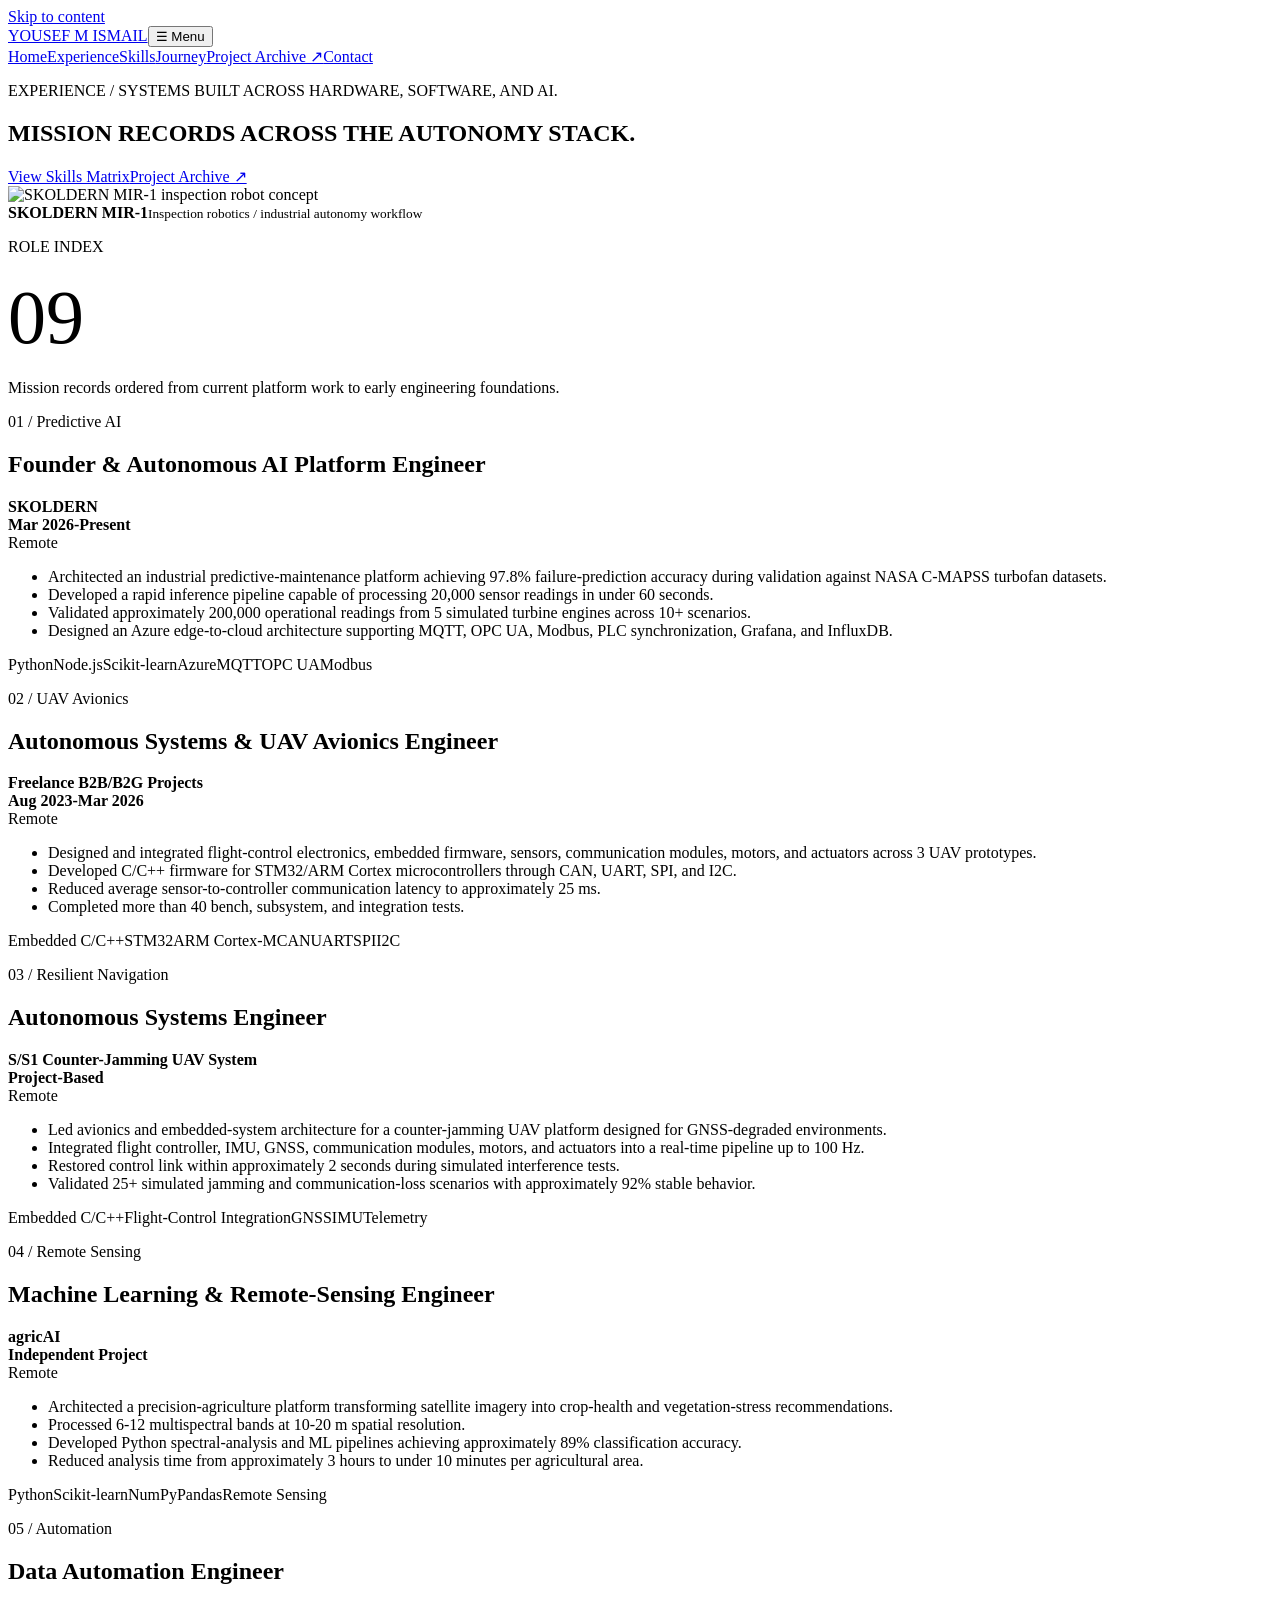
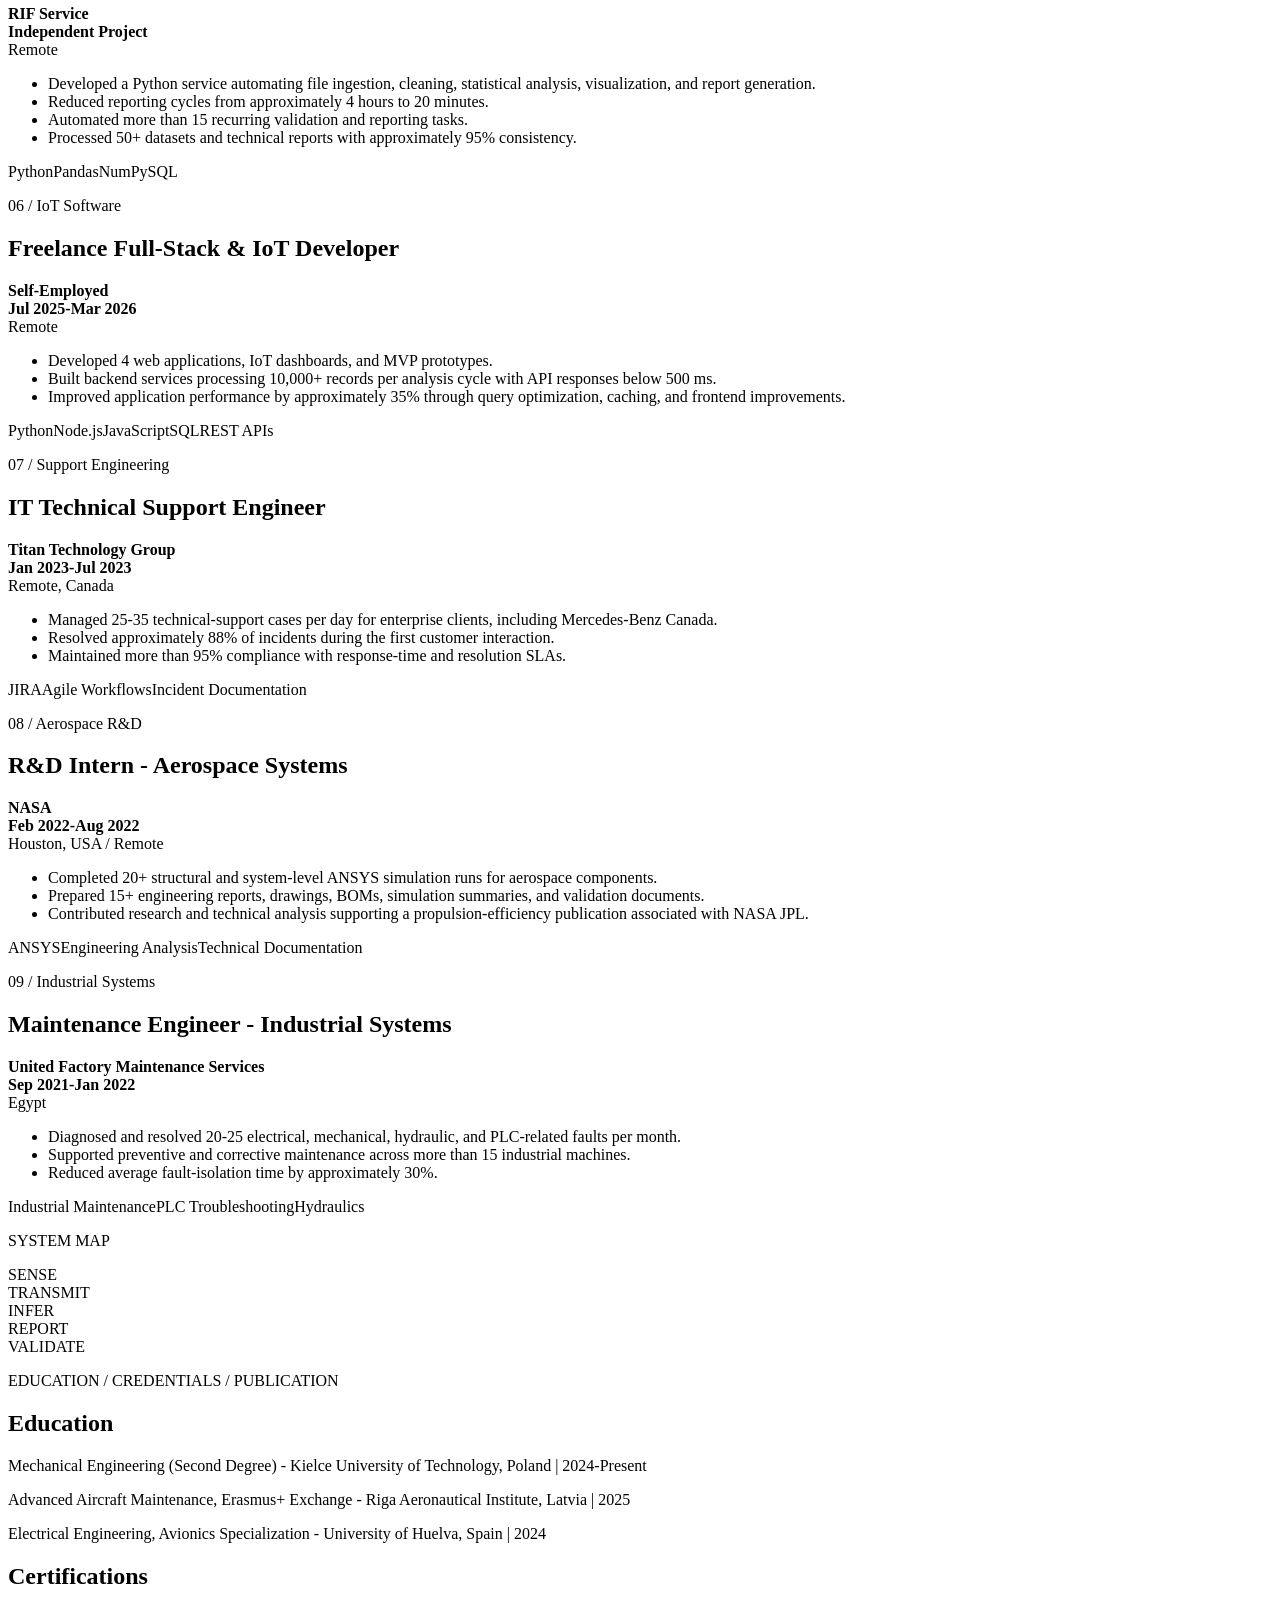
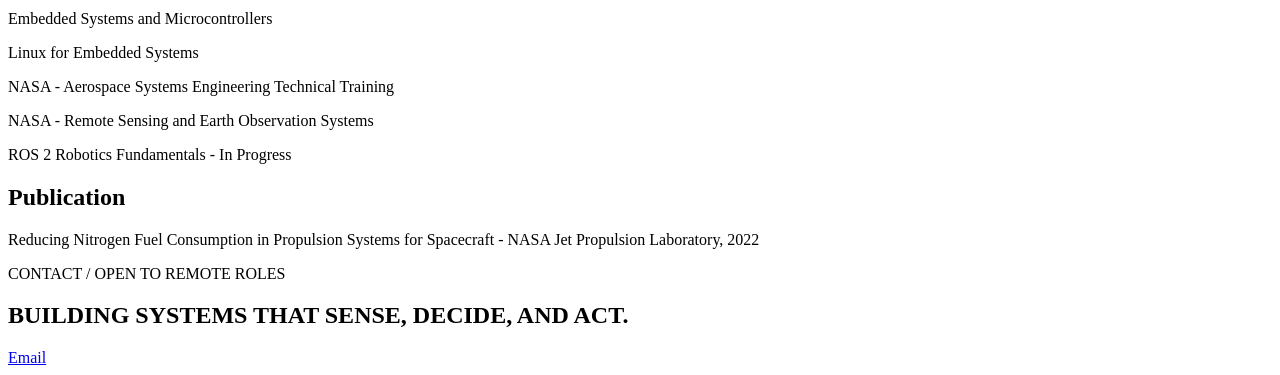
==== commit 33b1980c: "Add files via upload" ====
--- a/experience.html
+++ b/experience.html
@@ -1,6 +1,6 @@
 <!doctype html>
 <html lang="en"><head><meta charset="utf-8"><meta name="viewport" content="width=device-width, initial-scale=1"><title>Experience - Yousef Ismail</title><meta name="description" content="Engineering experience across autonomous systems, UAV avionics, predictive maintenance AI, remote sensing, embedded systems, and industrial maintenance."><link rel="icon" type="image/svg+xml" href="assets/favicon.svg">
-  <link rel="stylesheet" href="css/styles.css"></head><body><a class="skip" href="#main">Skip to content</a><header class="nav-wrap"><nav class="nav" aria-label="Primary navigation"><a class="brand micro" href="index.html"><span class="dot"></span> YOUSEF M ISMAIL</a><button class="btn menu-btn" type="button" aria-expanded="false">☰ Menu</button><div class="nav-links"><a class="btn" href="index.html">Home</a><a class="btn" href="experience.html">Experience</a><a class="btn" href="skills.html">Skills</a><a class="btn" href="https://app.notion.com/p/39bf5271db8d8144888dfe8ed047adbc" target="_blank" rel="noopener noreferrer">Project Archive ↗</a><a class="btn black" href="mailto:youssefmohamed.hello@gmail.com">Contact</a></div></nav></header><main id="main"><section class="section hero-page experience-hero"><div class="shell experience-hero-grid"><div class="experience-hero-copy"><p class="micro">EXPERIENCE / SYSTEMS BUILT ACROSS HARDWARE, SOFTWARE, AND AI.</p><h1 class="display">MISSION RECORDS ACROSS THE AUTONOMY STACK.</h1><div class="actions"><a class="btn black" href="skills.html">View Skills Matrix</a><a class="btn" href="https://app.notion.com/p/39bf5271db8d8144888dfe8ed047adbc" target="_blank" rel="noopener noreferrer">Project Archive ↗</a></div></div><div class="visual robot-stage experience-robot-stage"><div class="halo"></div><div class="orbit orbit-a"></div><div class="orbit orbit-b"></div><div class="robot-floor"></div><img class="robot" src="assets/mir1-hero-cutout.png" alt="SKOLDERN MIR-1 inspection robot concept"><div class="robot-caption"><span class="dot"></span><strong>SKOLDERN MIR-1</strong><small>Inspection robotics / industrial autonomy workflow</small></div></div></div></section><section class="section timeline"><div class="shell timeline-grid"><aside><div class="sticky"><p class="micro">ROLE INDEX</p><p class="display" style="font-size:76px;margin:18px 0">09</p><p>Mission records ordered from current platform work to early engineering foundations.</p></div></aside><div>
+  <link rel="stylesheet" href="css/styles.css"></head><body><a class="skip" href="#main">Skip to content</a><header class="nav-wrap"><nav class="nav" aria-label="Primary navigation"><a class="brand micro" href="index.html"><span class="dot"></span> YOUSEF M ISMAIL</a><button class="btn menu-btn" type="button" aria-expanded="false">☰ Menu</button><div class="nav-links"><a class="btn" href="index.html">Home</a><a class="btn" href="experience.html">Experience</a><a class="btn" href="skills.html">Skills</a><a class="btn" href="journey/index.html">Journey</a><a class="btn" href="https://app.notion.com/p/39bf5271db8d8144888dfe8ed047adbc" target="_blank" rel="noopener noreferrer">Project Archive ↗</a><a class="btn black" href="mailto:youssefmohamed.hello@gmail.com">Contact</a></div></nav></header><main id="main"><section class="section hero-page experience-hero"><div class="shell experience-hero-grid"><div class="experience-hero-copy"><p class="micro">EXPERIENCE / SYSTEMS BUILT ACROSS HARDWARE, SOFTWARE, AND AI.</p><h1 class="display">MISSION RECORDS ACROSS THE AUTONOMY STACK.</h1><div class="actions"><a class="btn black" href="skills.html">View Skills Matrix</a><a class="btn" href="https://app.notion.com/p/39bf5271db8d8144888dfe8ed047adbc" target="_blank" rel="noopener noreferrer">Project Archive ↗</a></div></div><div class="visual robot-stage experience-robot-stage"><div class="halo"></div><div class="orbit orbit-a"></div><div class="orbit orbit-b"></div><div class="robot-floor"></div><img class="robot" src="assets/mir1-hero-cutout.png" alt="SKOLDERN MIR-1 inspection robot concept"><div class="robot-caption"><span class="dot"></span><strong>SKOLDERN MIR-1</strong><small>Inspection robotics / industrial autonomy workflow</small></div></div></div></section><section class="section timeline"><div class="shell timeline-grid"><aside><div class="sticky"><p class="micro">ROLE INDEX</p><p class="display" style="font-size:76px;margin:18px 0">09</p><p>Mission records ordered from current platform work to early engineering foundations.</p></div></aside><div>
 <article class="role reveal"><div class="role-top"><div><p class="micro">01 / Predictive AI</p><h2>Founder & Autonomous AI Platform Engineer</h2><strong>SKOLDERN</strong></div><div><strong>Mar 2026-Present</strong><br>Remote</div></div><ul><li>Architected an industrial predictive-maintenance platform achieving 97.8% failure-prediction accuracy during validation against NASA C-MAPSS turbofan datasets.</li><li>Developed a rapid inference pipeline capable of processing 20,000 sensor readings in under 60 seconds.</li><li>Validated approximately 200,000 operational readings from 5 simulated turbine engines across 10+ scenarios.</li><li>Designed an Azure edge-to-cloud architecture supporting MQTT, OPC UA, Modbus, PLC synchronization, Grafana, and InfluxDB.</li></ul><div class="tool-list"><span class="tag">Python</span><span class="tag">Node.js</span><span class="tag">Scikit-learn</span><span class="tag">Azure</span><span class="tag">MQTT</span><span class="tag">OPC UA</span><span class="tag">Modbus</span></div></article>
 <article class="role reveal"><div class="role-top"><div><p class="micro">02 / UAV Avionics</p><h2>Autonomous Systems & UAV Avionics Engineer</h2><strong>Freelance B2B/B2G Projects</strong></div><div><strong>Aug 2023-Mar 2026</strong><br>Remote</div></div><ul><li>Designed and integrated flight-control electronics, embedded firmware, sensors, communication modules, motors, and actuators across 3 UAV prototypes.</li><li>Developed C/C++ firmware for STM32/ARM Cortex microcontrollers through CAN, UART, SPI, and I2C.</li><li>Reduced average sensor-to-controller communication latency to approximately 25 ms.</li><li>Completed more than 40 bench, subsystem, and integration tests.</li></ul><div class="tool-list"><span class="tag">Embedded C/C++</span><span class="tag">STM32</span><span class="tag">ARM Cortex-M</span><span class="tag">CAN</span><span class="tag">UART</span><span class="tag">SPI</span><span class="tag">I2C</span></div></article>
 <article class="role reveal"><div class="role-top"><div><p class="micro">03 / Resilient Navigation</p><h2>Autonomous Systems Engineer</h2><strong>S/S1 Counter-Jamming UAV System</strong></div><div><strong>Project-Based</strong><br>Remote</div></div><ul><li>Led avionics and embedded-system architecture for a counter-jamming UAV platform designed for GNSS-degraded environments.</li><li>Integrated flight controller, IMU, GNSS, communication modules, motors, and actuators into a real-time pipeline up to 100 Hz.</li><li>Restored control link within approximately 2 seconds during simulated interference tests.</li><li>Validated 25+ simulated jamming and communication-loss scenarios with approximately 92% stable behavior.</li></ul><div class="tool-list"><span class="tag">Embedded C/C++</span><span class="tag">Flight-Control Integration</span><span class="tag">GNSS</span><span class="tag">IMU</span><span class="tag">Telemetry</span></div></article>
